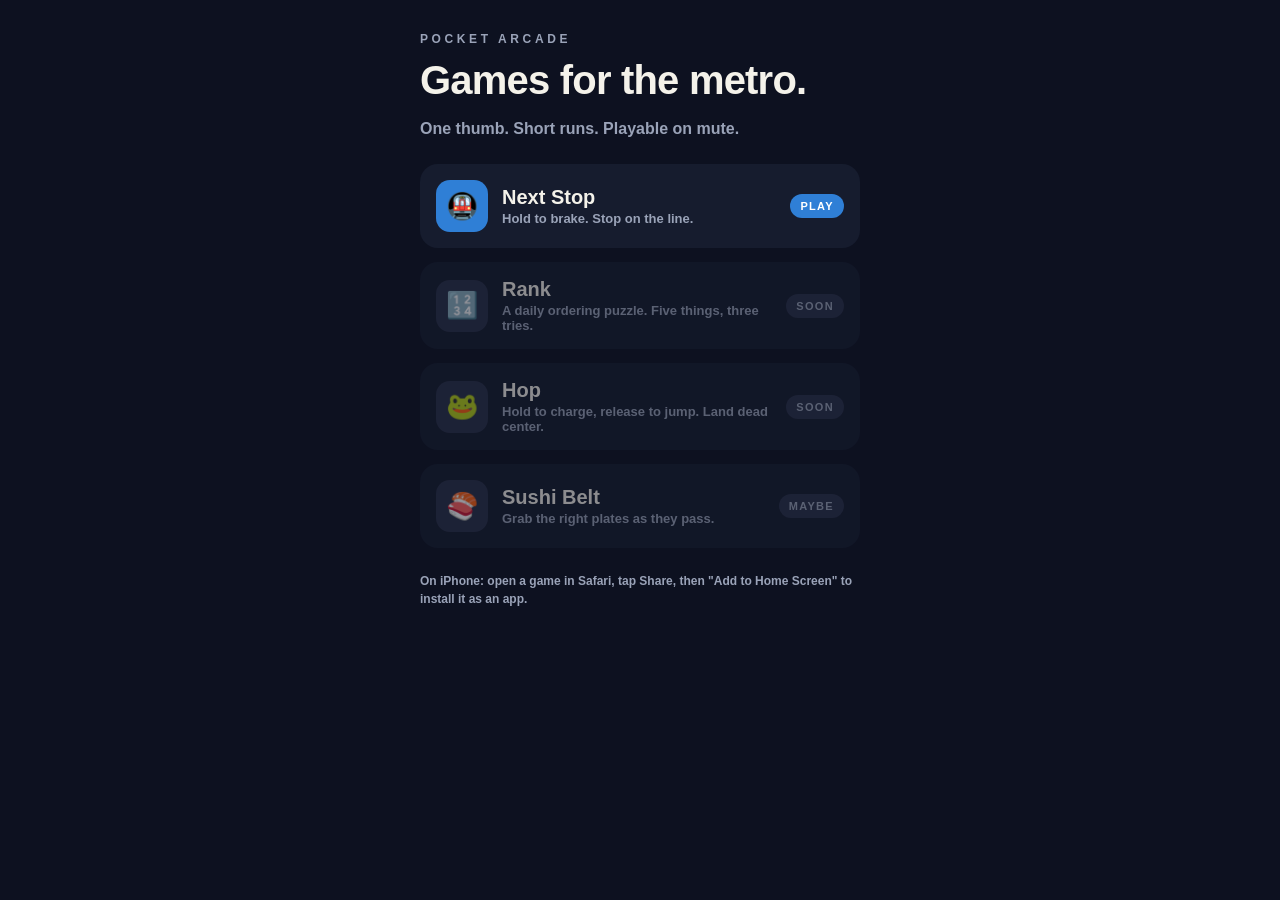
==== index.html @ 4a282081 "Add Next Stop, a one-thumb metro braking game, with hub page and Pages deploy Next Stop is a vanilla" ====
<!doctype html>
<html lang="en">
<head>
<meta charset="utf-8">
<meta name="viewport" content="width=device-width, initial-scale=1, viewport-fit=cover">
<meta name="theme-color" content="#0d1120">
<title>Pocket Arcade</title>
<style>
  :root { --bg:#0d1120; --fg:#f4f2ea; --muted:#9aa3b8; --panel:#161c2e; }
  * { box-sizing:border-box; margin:0; padding:0; }
  body { min-height:100vh; background:var(--bg); color:var(--fg); font-family:-apple-system,BlinkMacSystemFont,"SF Pro Rounded","Segoe UI",Roboto,Helvetica,Arial,sans-serif; padding:calc(env(safe-area-inset-top,0px) + 32px) 20px calc(env(safe-area-inset-bottom,0px) + 32px); }
  main { max-width:440px; margin:0 auto; display:flex; flex-direction:column; gap:14px; }
  .eyebrow { font-size:12px; font-weight:800; letter-spacing:.3em; color:var(--muted); }
  h1 { font-size:40px; font-weight:900; letter-spacing:-.02em; line-height:1; margin-bottom:6px; }
  p.sub { color:var(--muted); font-weight:600; margin-bottom:12px; }
  a.card, div.card { display:flex; align-items:center; gap:14px; padding:16px; border-radius:18px; background:var(--panel); color:inherit; text-decoration:none; }
  .card .ico { width:52px; height:52px; border-radius:14px; flex:none; display:grid; place-items:center; font-size:26px; }
  .card .t { font-size:20px; font-weight:900; }
  .card .d { color:var(--muted); font-size:13px; font-weight:600; margin-top:2px; }
  .card .tag { margin-left:auto; font-size:11px; font-weight:800; letter-spacing:.12em; padding:6px 10px; border-radius:999px; background:#2f7fd6; color:#fff; flex:none; }
  .card.soon { opacity:.55; }
  .card.soon .tag { background:#2a3149; color:var(--muted); }
  footer { color:var(--muted); font-size:12px; font-weight:600; margin-top:10px; line-height:1.5; }
</style>
</head>
<body>
<main>
  <div class="eyebrow">POCKET ARCADE</div>
  <h1>Games for the metro.</h1>
  <p class="sub">One thumb. Short runs. Playable on mute.</p>
  <a class="card" href="next-stop/">
    <div class="ico" style="background:#2f7fd6">🚇</div>
    <div><div class="t">Next Stop</div><div class="d">Hold to brake. Stop on the line.</div></div>
    <div class="tag">PLAY</div>
  </a>
  <div class="card soon">
    <div class="ico" style="background:#2a3149">🔢</div>
    <div><div class="t">Rank</div><div class="d">A daily ordering puzzle. Five things, three tries.</div></div>
    <div class="tag">SOON</div>
  </div>
  <div class="card soon">
    <div class="ico" style="background:#2a3149">🐸</div>
    <div><div class="t">Hop</div><div class="d">Hold to charge, release to jump. Land dead center.</div></div>
    <div class="tag">SOON</div>
  </div>
  <div class="card soon">
    <div class="ico" style="background:#2a3149">🍣</div>
    <div><div class="t">Sushi Belt</div><div class="d">Grab the right plates as they pass.</div></div>
    <div class="tag">MAYBE</div>
  </div>
  <footer>On iPhone: open a game in Safari, tap Share, then "Add to Home Screen" to install it as an app.</footer>
</main>
</body>
</html>
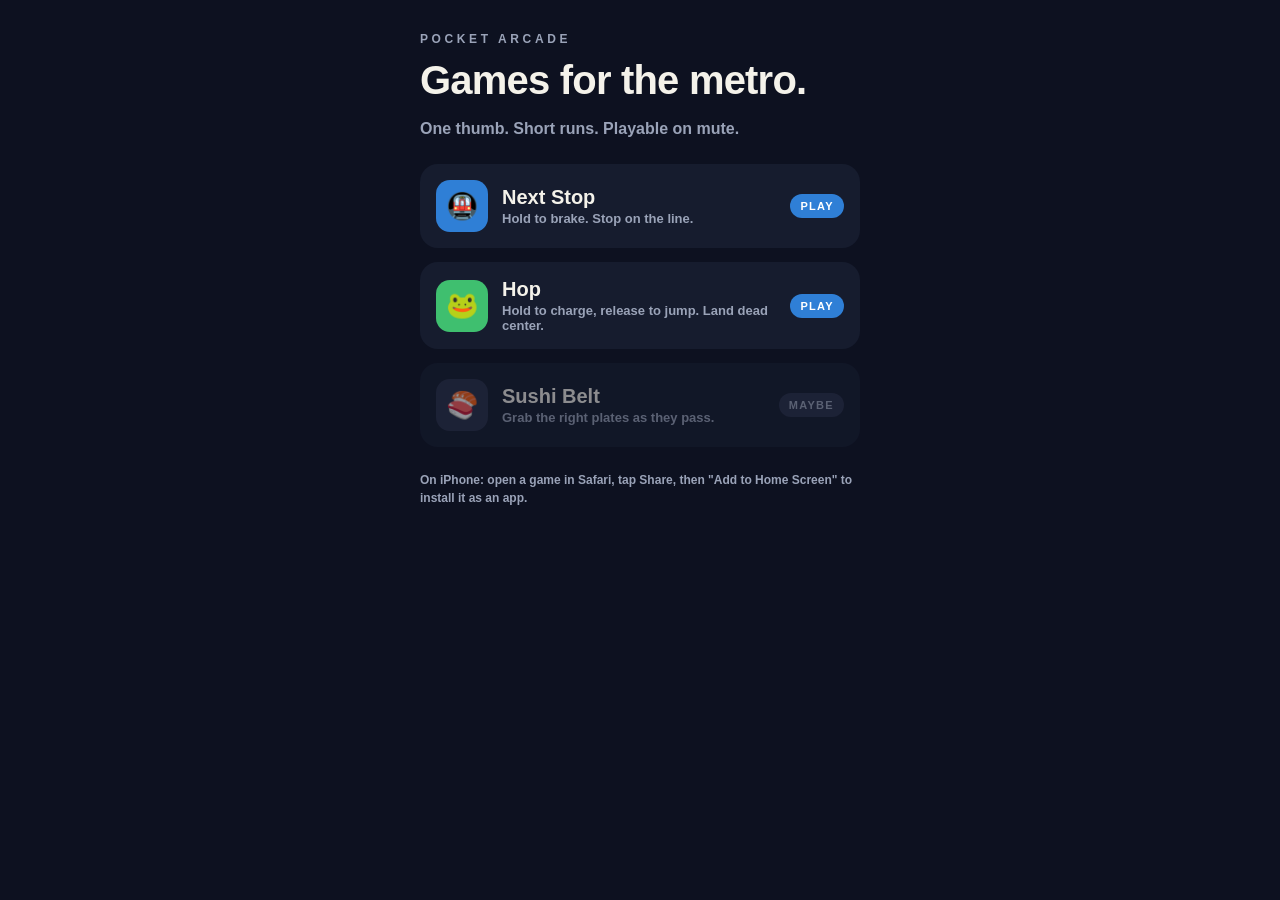
==== commit 851f5f14: "Add Hop, a side-view hold-to-charge jumping game Hop is a vanilla HTML5 canvas game: hold to charge," ====
--- a/index.html
+++ b/index.html
@@ -33,16 +33,11 @@
     <div><div class="t">Next Stop</div><div class="d">Hold to brake. Stop on the line.</div></div>
     <div class="tag">PLAY</div>
   </a>
-  <div class="card soon">
-    <div class="ico" style="background:#2a3149">🔢</div>
-    <div><div class="t">Rank</div><div class="d">A daily ordering puzzle. Five things, three tries.</div></div>
-    <div class="tag">SOON</div>
-  </div>
-  <div class="card soon">
-    <div class="ico" style="background:#2a3149">🐸</div>
+  <a class="card" href="hop/">
+    <div class="ico" style="background:#3fbf6f">🐸</div>
     <div><div class="t">Hop</div><div class="d">Hold to charge, release to jump. Land dead center.</div></div>
-    <div class="tag">SOON</div>
-  </div>
+    <div class="tag">PLAY</div>
+  </a>
   <div class="card soon">
     <div class="ico" style="background:#2a3149">🍣</div>
     <div><div class="t">Sushi Belt</div><div class="d">Grab the right plates as they pass.</div></div>
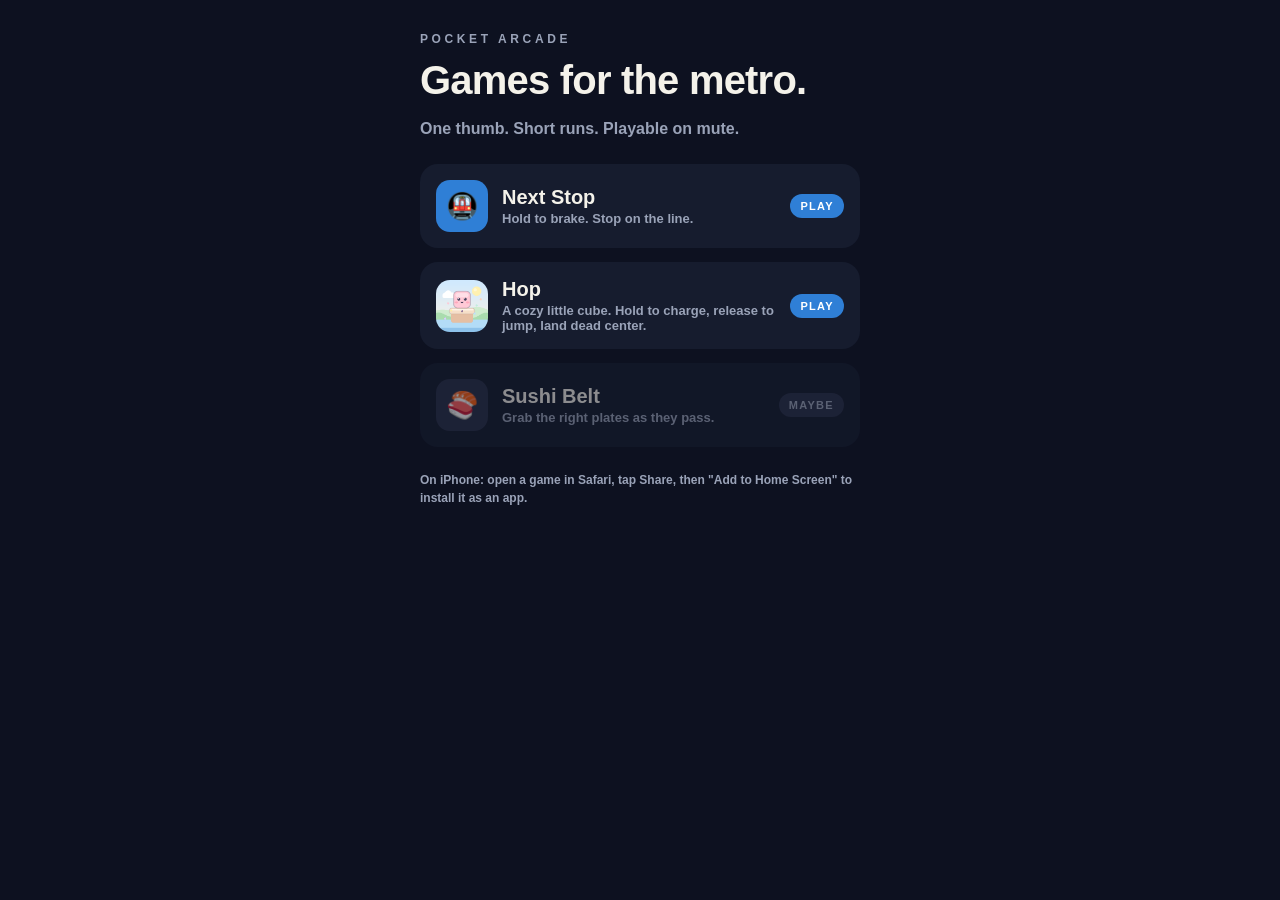
==== commit 9a6308fe: "Restyle Hop: jelly cube, pastel scenery, particle bursts The frog is now a rounded jelly cube with a" ====
--- a/index.html
+++ b/index.html
@@ -14,7 +14,7 @@
   h1 { font-size:40px; font-weight:900; letter-spacing:-.02em; line-height:1; margin-bottom:6px; }
   p.sub { color:var(--muted); font-weight:600; margin-bottom:12px; }
   a.card, div.card { display:flex; align-items:center; gap:14px; padding:16px; border-radius:18px; background:var(--panel); color:inherit; text-decoration:none; }
-  .card .ico { width:52px; height:52px; border-radius:14px; flex:none; display:grid; place-items:center; font-size:26px; }
+  .card .ico { width:52px; height:52px; border-radius:14px; flex:none; display:grid; place-items:center; font-size:26px; object-fit:cover; }
   .card .t { font-size:20px; font-weight:900; }
   .card .d { color:var(--muted); font-size:13px; font-weight:600; margin-top:2px; }
   .card .tag { margin-left:auto; font-size:11px; font-weight:800; letter-spacing:.12em; padding:6px 10px; border-radius:999px; background:#2f7fd6; color:#fff; flex:none; }
@@ -34,8 +34,8 @@
     <div class="tag">PLAY</div>
   </a>
   <a class="card" href="hop/">
-    <div class="ico" style="background:#3fbf6f">🐸</div>
-    <div><div class="t">Hop</div><div class="d">Hold to charge, release to jump. Land dead center.</div></div>
+    <img class="ico" src="hop/icon-192.png" alt="" width="52" height="52">
+    <div><div class="t">Hop</div><div class="d">A cozy little cube. Hold to charge, release to jump, land dead center.</div></div>
     <div class="tag">PLAY</div>
   </a>
   <div class="card soon">
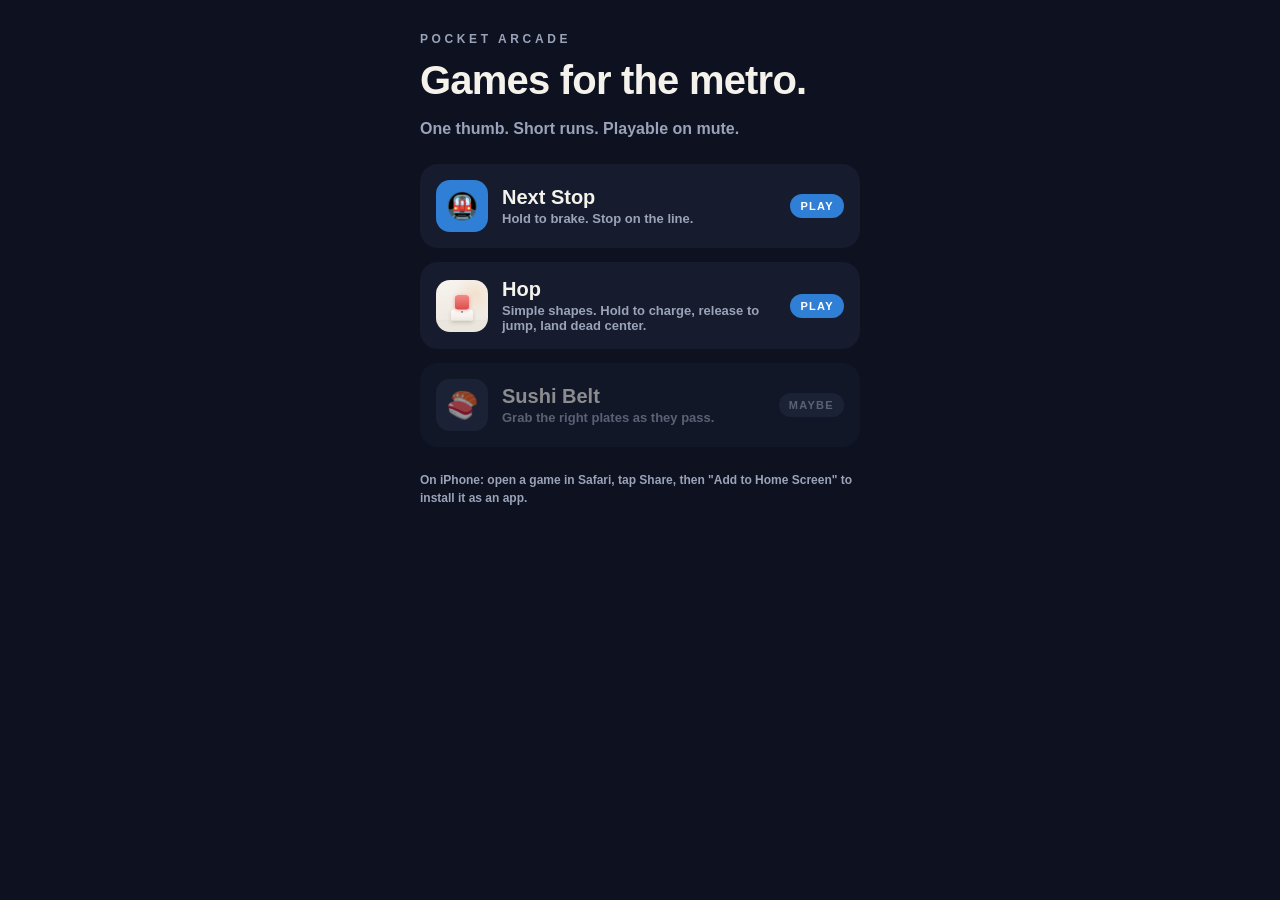
==== commit 8ec7fdd3: "Restyle Hop in a flat, minimal Mini Metro-like style The player is now a plain shape with a vertical" ====
--- a/index.html
+++ b/index.html
@@ -35,7 +35,7 @@
   </a>
   <a class="card" href="hop/">
     <img class="ico" src="hop/icon-192.png" alt="" width="52" height="52">
-    <div><div class="t">Hop</div><div class="d">A cozy little cube. Hold to charge, release to jump, land dead center.</div></div>
+    <div><div class="t">Hop</div><div class="d">Simple shapes. Hold to charge, release to jump, land dead center.</div></div>
     <div class="tag">PLAY</div>
   </a>
   <div class="card soon">
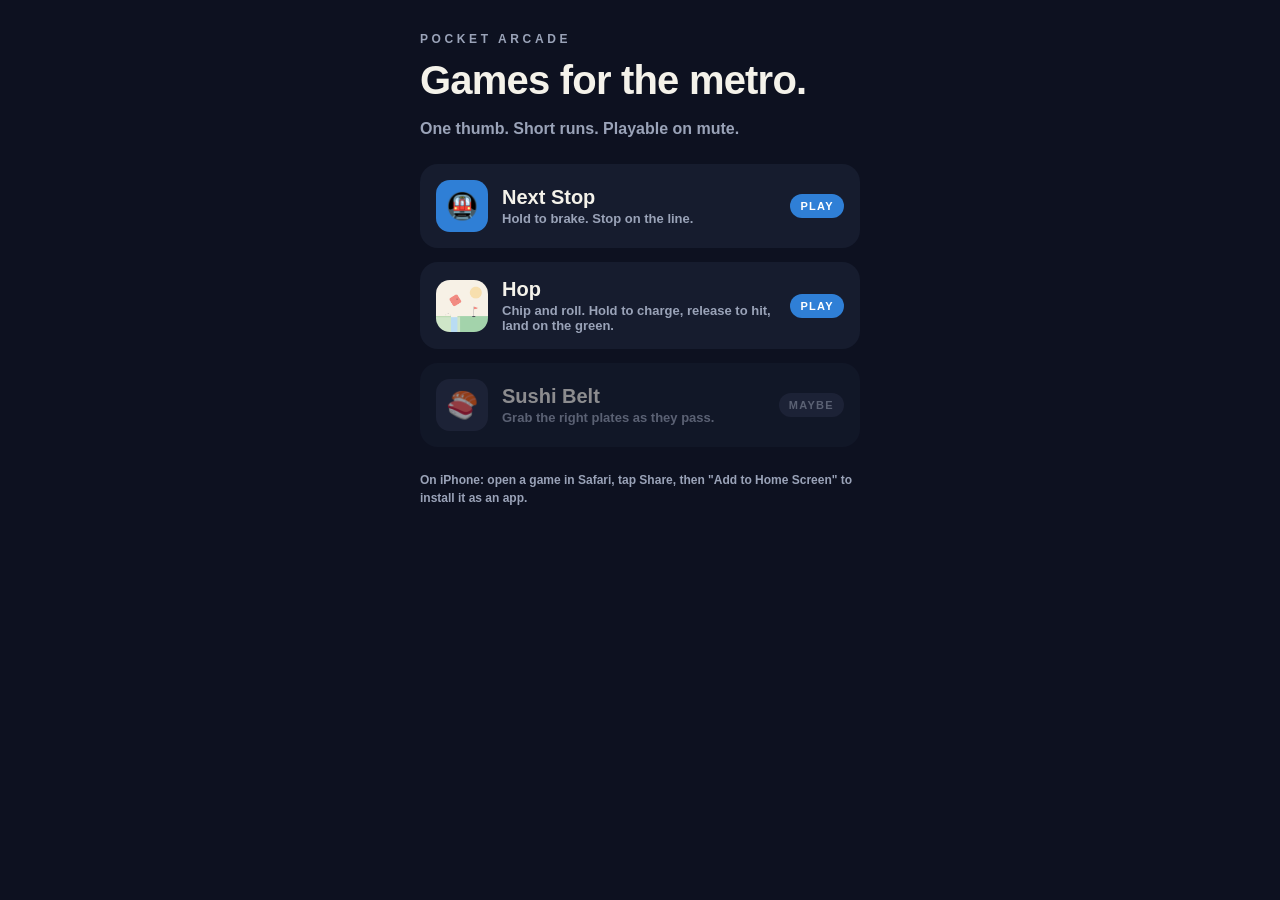
==== commit 3c95ba4d: "Rebuild Hop as a flat pastel chip-shot game with real ball physics The jump-between-pads loop is rep" ====
--- a/index.html
+++ b/index.html
@@ -35,7 +35,7 @@
   </a>
   <a class="card" href="hop/">
     <img class="ico" src="hop/icon-192.png" alt="" width="52" height="52">
-    <div><div class="t">Hop</div><div class="d">Simple shapes. Hold to charge, release to jump, land dead center.</div></div>
+    <div><div class="t">Hop</div><div class="d">Chip and roll. Hold to charge, release to hit, land on the green.</div></div>
     <div class="tag">PLAY</div>
   </a>
   <div class="card soon">
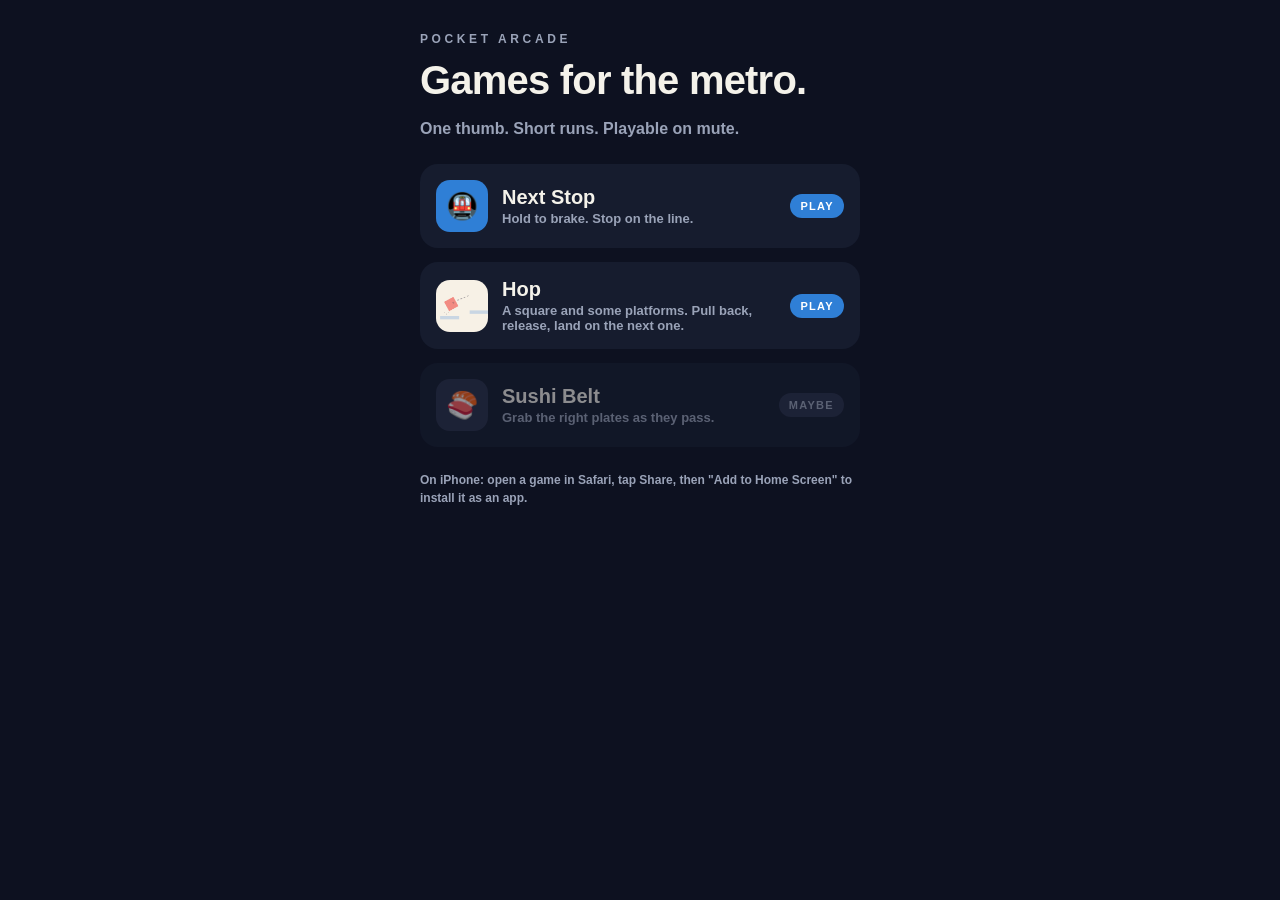
==== commit 95be5ab6: "Rebuild Hop as a slingshot platform hopper: one square, flat platforms Back to platform-to-platform," ====
--- a/index.html
+++ b/index.html
@@ -35,7 +35,7 @@
   </a>
   <a class="card" href="hop/">
     <img class="ico" src="hop/icon-192.png" alt="" width="52" height="52">
-    <div><div class="t">Hop</div><div class="d">Chip and roll. Hold to charge, release to hit, land on the green.</div></div>
+    <div><div class="t">Hop</div><div class="d">A square and some platforms. Pull back, release, land on the next one.</div></div>
     <div class="tag">PLAY</div>
   </a>
   <div class="card soon">
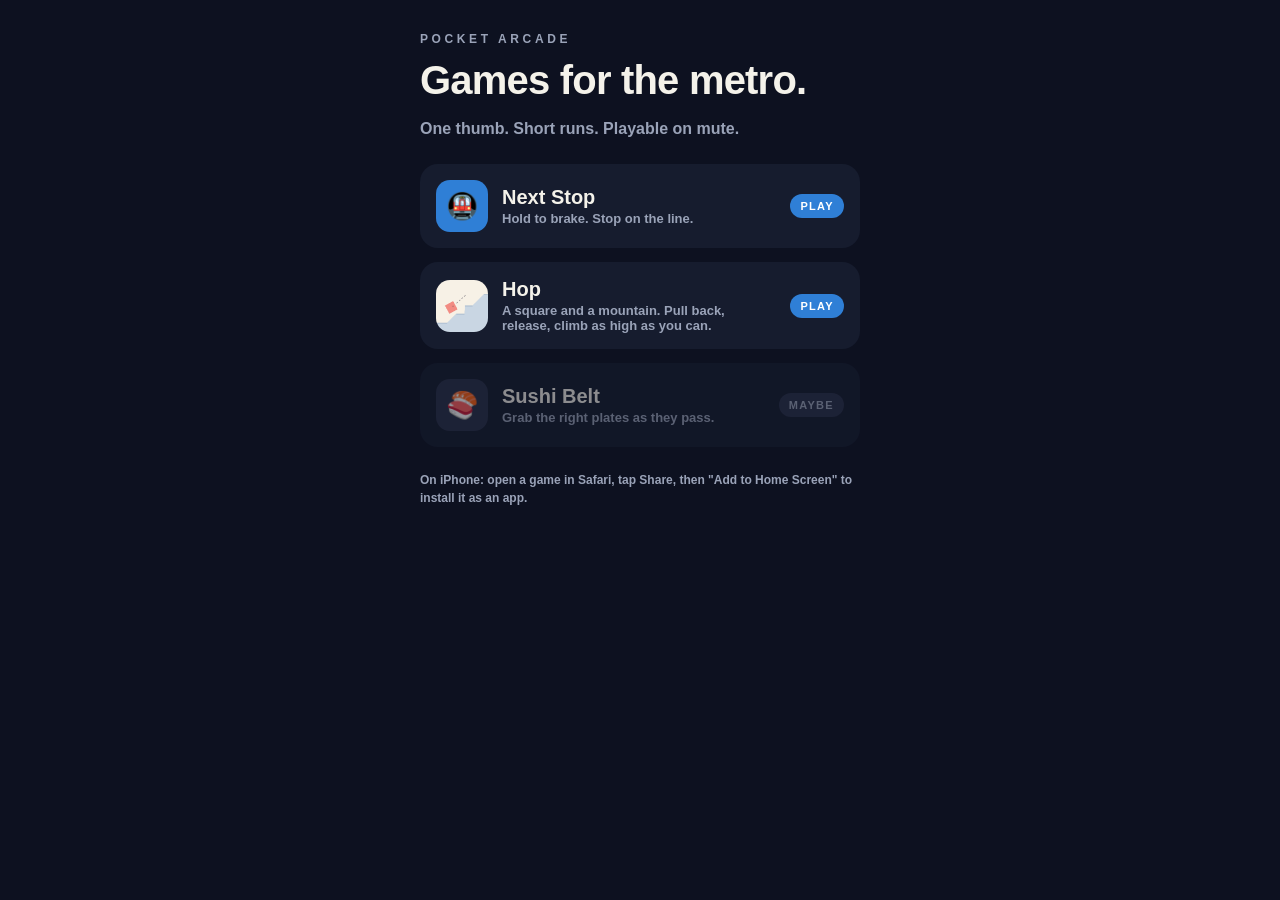
==== commit 1714090f: "Turn Hop into a mountain climb with height scoring and smooth rendering The course is now one mounta" ====
--- a/index.html
+++ b/index.html
@@ -35,7 +35,7 @@
   </a>
   <a class="card" href="hop/">
     <img class="ico" src="hop/icon-192.png" alt="" width="52" height="52">
-    <div><div class="t">Hop</div><div class="d">A square and some platforms. Pull back, release, land on the next one.</div></div>
+    <div><div class="t">Hop</div><div class="d">A square and a mountain. Pull back, release, climb as high as you can.</div></div>
     <div class="tag">PLAY</div>
   </a>
   <div class="card soon">
